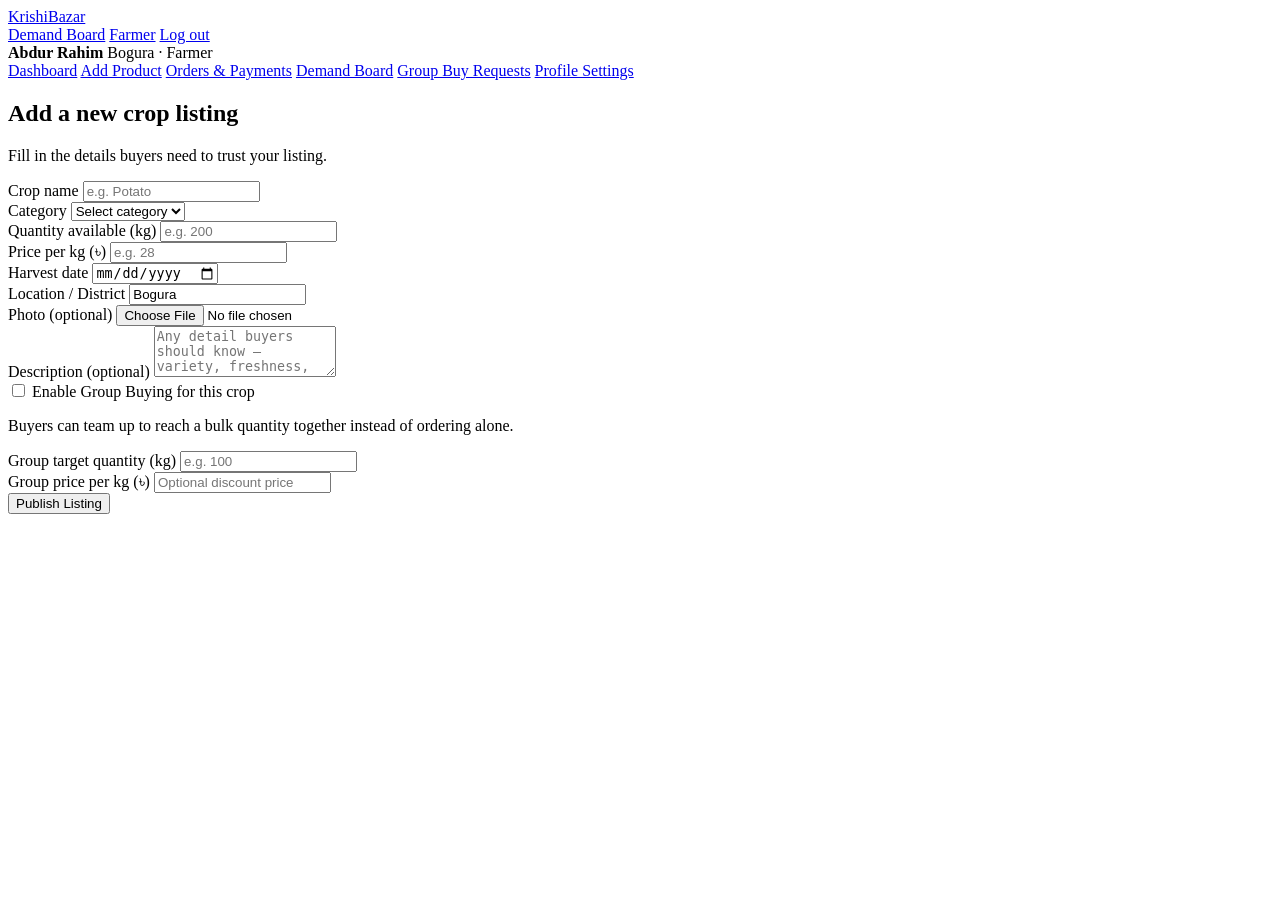
==== add-product.html @ 0926b7e0 "add product html file" ====
<!DOCTYPE html>
<html lang="en">
<head>
<meta charset="UTF-8">
<meta name="viewport" content="width=device-width, initial-scale=1.0">
<title>Add Product — KrishiBazar</title>
</head>
<body>

  <header class="site-header">
    <div class="container header-inner">
      <a href="index.html" class="logo">Krishi<span>Bazar</span></a>
      <nav class="nav">
        <a href="demand-board.html">Demand Board</a>
        <a href="index.html" class="badge-role">Farmer</a>
        <a href="login.html" class="btn btn-ghost btn-sm">Log out</a>
      </nav>
    </div>
  </header>

  <div class="dash-wrap">
    <aside class="dash-side">
      <div class="who">
        <strong>Abdur Rahim</strong>
        Bogura &middot; Farmer
      </div>
      <nav class="dash-nav">
        <a href="farmer-dashboard.html">Dashboard</a>
        <a href="add-product.html" class="active">Add Product</a>
        <a href="farmer-orders.html">Orders &amp; Payments</a>
        <a href="demand-board.html">Demand Board</a>
        <a href="group-buy.html">Group Buy Requests</a>
        <a href="#">Profile Settings</a>
      </nav>
    </aside>

    <main class="dash-main">
      <div class="dash-head">
        <div>
          <h2>Add a new crop listing</h2>
          <p>Fill in the details buyers need to trust your listing.</p>
        </div>
      </div>
      <form class="table-card" action="add_product.php" method="POST" enctype="multipart/form-data">

        <div class="form-row">
          <div class="form-group">
            <label for="crop_name">Crop name</label>
            <input type="text" id="crop_name" name="crop_name" placeholder="e.g. Potato" required>
          </div>
          <div class="form-group">
            <label for="category">Category</label>
            <select id="category" name="category" required>
              <option value="">Select category</option>
              <option value="vegetable">Vegetable</option>
              <option value="fruit">Fruit</option>
              <option value="grain">Grain / Rice</option>
              <option value="spice">Spice</option>
            </select>
          </div>
        </div>

        <div class="form-row">
          <div class="form-group">
            <label for="quantity">Quantity available (kg)</label>
            <input type="number" id="quantity" name="quantity" min="1" placeholder="e.g. 200" required>
          </div>
          <div class="form-group">
            <label for="price">Price per kg (৳)</label>
            <input type="number" id="price" name="price_per_unit" min="1" step="0.5" placeholder="e.g. 28" required>
          </div>
        </div>

        <div class="form-row">
          <div class="form-group">
            <label for="harvest_date">Harvest date</label>
            <input type="date" id="harvest_date" name="harvest_date" required>
          </div>
          <div class="form-group">
            <label for="location">Location / District</label>
            <input type="text" id="location" name="location" value="Bogura" required>
          </div>
        </div>

        <div class="form-group">
          <label for="image">Photo (optional)</label>
          <input type="file" id="image" name="image" accept="image/*">
        </div>

        <div class="form-group">
          <label for="description">Description (optional)</label>
          <textarea id="description" name="description" rows="3" placeholder="Any detail buyers should know — variety, freshness, storage, etc."></textarea>
        </div>

        <div class="alert alert-info">
          <label>
            <input type="checkbox" name="group_buy_enabled" value="1">
            Enable Group Buying for this crop
          </label>
          <p class="hint">Buyers can team up to reach a bulk quantity together instead of ordering alone.</p>
        </div>

        <div class="form-row">
          <div class="form-group">
            <label for="group_target">Group target quantity (kg)</label>
            <input type="number" id="group_target" name="group_target_quantity" min="1" placeholder="e.g. 100">
          </div>
          <div class="form-group">
            <label for="group_price">Group price per kg (৳)</label>
            <input type="number" id="group_price" name="group_price_per_unit" min="1" step="0.5" placeholder="Optional discount price">
          </div>
        </div>

        <button type="submit" class="btn btn-primary btn-block">Publish Listing</button>
      </form>
    </main>
  </div>
</body>
</html>
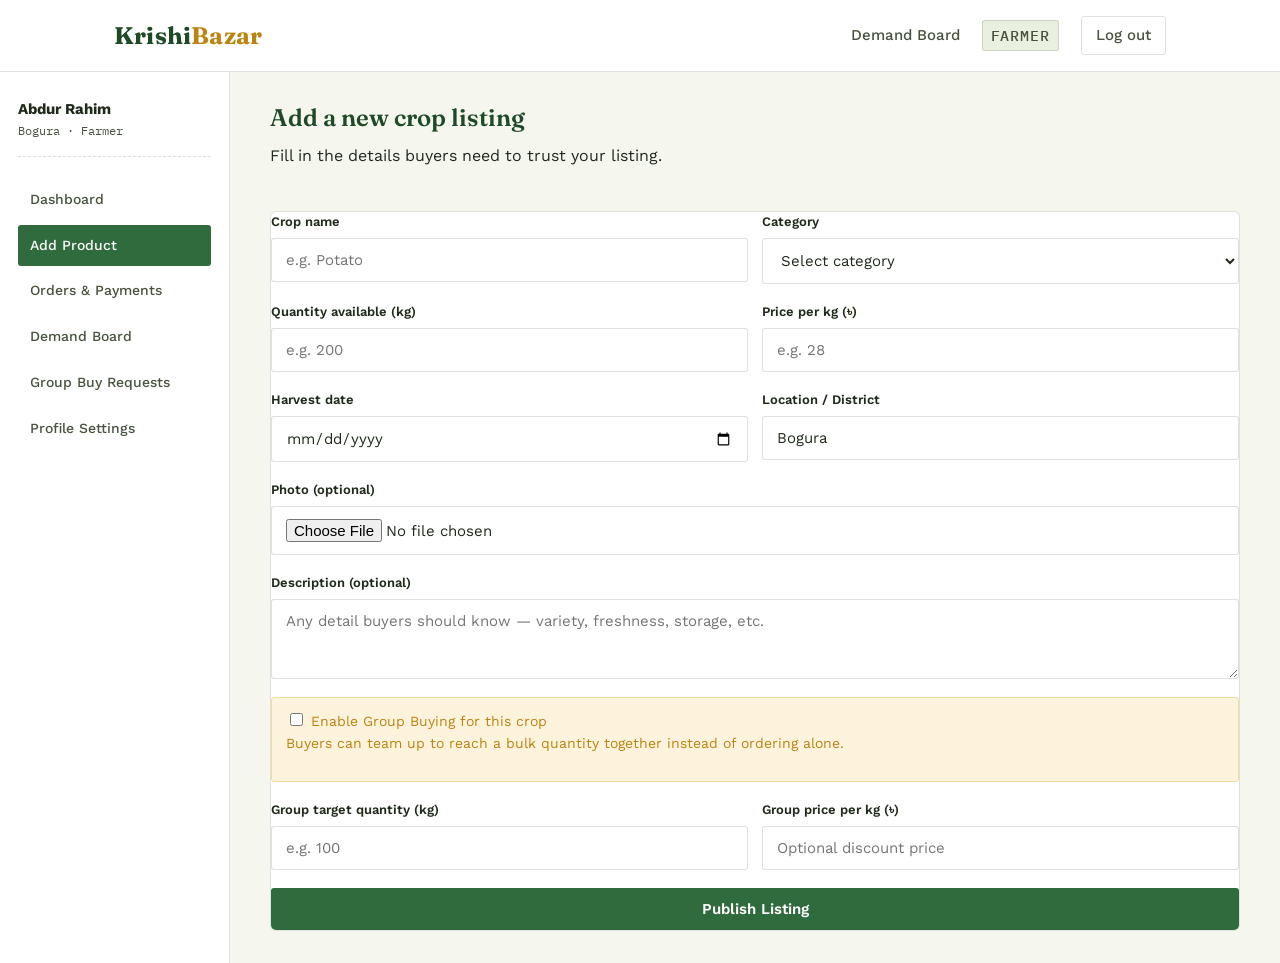
==== commit 358bdc0f: "add all css file" ====
--- a/add-product.html
+++ b/add-product.html
@@ -4,6 +4,7 @@
 <meta charset="UTF-8">
 <meta name="viewport" content="width=device-width, initial-scale=1.0">
 <title>Add Product — KrishiBazar</title>
+<link rel="stylesheet" href="assets/css/style.css">
 </head>
 <body>
 
--- a/assets/css/style.css
+++ b/assets/css/style.css
@@ -0,0 +1,664 @@
+
+
+@import url('https://fonts.googleapis.com/css2?family=Fraunces:opsz,wght@9..144,400;9..144,600;9..144,700&family=Work+Sans:wght@400;500;600;700&family=IBM+Plex+Mono:wght@400;500;600&display=swap');
+
+:root{
+  /* Colors */
+  --color-bg:        #F5F7EF;   /* pale sage-white page background */
+  --color-bg-alt:    #EAF0DF;   /* soft green tint for alt sections */
+  --color-panel:     #FFFFFF;
+  --color-ink:       #1F2A1A;   /* near-black green-charcoal text */
+  --color-ink-soft:  #48533F;
+  --color-green:     #2F6B3C;   /* leaf green - primary */
+  --color-green-dk:  #1F4A28;
+  --color-brown:     #6B4A2F;   /* soil brown - secondary */
+  --color-marigold:  #E0A324;   /* turmeric accent - CTA / highlight */
+  --color-marigold-dk: #B9840F;
+  --color-sage:      #8FA888;   /* muted borders */
+  --color-danger:    #A63A2E;
+  --color-line:      rgba(31,42,26,0.14);
+
+  /* Type */
+  --font-display: 'Fraunces', serif;
+  --font-body: 'Work Sans', sans-serif;
+  --font-mono: 'IBM Plex Mono', monospace;
+
+  --radius-sm: 3px;
+  --radius-md: 6px;
+  --shadow-card: 0 1px 2px rgba(31,42,26,0.06), 0 6px 18px rgba(31,42,26,0.06);
+}
+
+*, *::before, *::after{ box-sizing: border-box; }
+html{ scroll-behavior: smooth; }
+body{
+  margin:0;
+  font-family: var(--font-body);
+  background: var(--color-bg);
+  color: var(--color-ink);
+  line-height: 1.55;
+  -webkit-font-smoothing: antialiased;
+}
+h1,h2,h3,h4{
+  font-family: var(--font-display);
+  color: var(--color-green-dk);
+  margin: 0 0 .5em;
+  line-height: 1.15;
+  font-weight: 600;
+}
+p{ margin: 0 0 1em; }
+a{ color: var(--color-green); text-decoration: none; }
+a:hover{ text-decoration: underline; }
+img{ max-width: 100%; display:block; }
+
+.container{
+  width: 100%;
+  max-width: 1100px;
+  margin: 0 auto;
+  padding: 0 24px;
+}
+
+/* Focus visibility */
+a:focus-visible, button:focus-visible, input:focus-visible, select:focus-visible, textarea:focus-visible{
+  outline: 2px solid var(--color-marigold-dk);
+  outline-offset: 2px;
+}
+
+/* =========================
+   Soil-row divider (signature motif)
+   A repeating dashed "plowed row" line used to separate sections
+   ========================= */
+.soil-divider{
+  height: 10px;
+  width: 100%;
+  background-image: repeating-linear-gradient(
+    90deg,
+    var(--color-brown) 0px, var(--color-brown) 14px,
+    transparent 14px, transparent 24px
+  );
+  opacity: .35;
+}
+
+/* =========================
+   Header / Nav
+   ========================= */
+.site-header{
+  background: var(--color-panel);
+  border-bottom: var(--border, 1px solid var(--color-line));
+  position: sticky;
+  top: 0;
+  z-index: 50;
+}
+.header-inner{
+  display:flex;
+  align-items:center;
+  justify-content: space-between;
+  padding: 16px 24px;
+}
+.logo{
+  font-family: var(--font-display);
+  font-size: 24px;
+  font-weight: 700;
+  color: var(--color-green-dk);
+  letter-spacing: .2px;
+}
+.logo span{ color: var(--color-marigold-dk); }
+.logo:hover{ text-decoration: none; }
+
+.nav{ display:flex; align-items:center; gap: 22px; }
+.nav a{
+  color: var(--color-ink-soft);
+  font-weight: 500;
+  font-size: 15px;
+}
+.nav a:hover{ color: var(--color-green-dk); text-decoration: none; }
+
+.badge-role{
+  font-family: var(--font-mono);
+  font-size: 11px;
+  text-transform: uppercase;
+  letter-spacing: .06em;
+  background: var(--color-bg-alt);
+  color: var(--color-green-dk);
+  padding: 3px 8px;
+  border-radius: var(--radius-sm);
+  border: 1px solid var(--color-line);
+}
+
+/* =========================
+   Buttons
+   ========================= */
+.btn{
+  display:inline-flex;
+  align-items:center;
+  justify-content:center;
+  gap:8px;
+  font-family: var(--font-body);
+  font-weight: 600;
+  font-size: 15px;
+  padding: 11px 20px;
+  border-radius: var(--radius-sm);
+  border: 1px solid transparent;
+  cursor: pointer;
+  transition: transform .12s ease, box-shadow .12s ease, background .12s ease;
+}
+.btn:hover{ text-decoration:none; }
+.btn-primary{
+  background: var(--color-green);
+  color: #fff;
+}
+.btn-primary:hover{ background: var(--color-green-dk); }
+.btn-accent{
+  background: var(--color-marigold);
+  color: var(--color-ink);
+}
+.btn-accent:hover{ background: var(--color-marigold-dk); color:#fff; }
+.btn-ghost{
+  background: transparent;
+  color: var(--color-green-dk);
+  border-color: var(--color-line);
+}
+.btn-ghost:hover{ background: var(--color-bg-alt); }
+.btn-block{ width:100%; }
+.btn-sm{ padding: 7px 14px; font-size: 13px; }
+.btn:disabled{ opacity:.5; cursor:not-allowed; }
+
+/* =========================
+   Hero
+   ========================= */
+.hero{
+  padding: 72px 0 56px;
+  background:
+    radial-gradient(1200px 400px at 85% -10%, rgba(224,163,36,0.12), transparent 60%),
+    var(--color-bg);
+}
+.hero-grid{
+  display:grid;
+  grid-template-columns: 1.1fr .9fr;
+  gap: 48px;
+  align-items:center;
+}
+.eyebrow{
+  font-family: var(--font-mono);
+  font-size: 12px;
+  letter-spacing: .12em;
+  text-transform: uppercase;
+  color: var(--color-brown);
+  display:flex;
+  align-items:center;
+  gap: 10px;
+  margin-bottom: 14px;
+}
+.eyebrow::before{
+  content:"";
+  width: 22px; height: 2px;
+  background: var(--color-marigold-dk);
+  display:inline-block;
+}
+.hero h1{
+  font-size: 46px;
+  max-width: 620px;
+}
+.hero .lede{
+  font-size: 18px;
+  color: var(--color-ink-soft);
+  max-width: 520px;
+}
+.hero-actions{ display:flex; gap:14px; margin-top: 22px; }
+
+.hero-ledger{
+  background: var(--color-panel);
+  border: 1px solid var(--color-line);
+  border-radius: var(--radius-md);
+  box-shadow: var(--shadow-card);
+  padding: 22px;
+}
+.hero-ledger h3{
+  font-size: 15px;
+  font-family: var(--font-mono);
+  text-transform: uppercase;
+  letter-spacing: .06em;
+  color: var(--color-brown);
+  margin-bottom: 14px;
+}
+.ledger-row{
+  display:flex;
+  justify-content: space-between;
+  padding: 10px 0;
+  border-bottom: 1px dashed var(--color-line);
+  font-family: var(--font-mono);
+  font-size: 14px;
+}
+.ledger-row:last-child{ border-bottom:none; }
+.ledger-row .up{ color: var(--color-green-dk); font-weight:600; }
+
+/* =========================
+   Sections / stats
+   ========================= */
+.section{ padding: 56px 0; }
+.section-alt{ background: var(--color-bg-alt); }
+.section-head{ max-width: 640px; margin-bottom: 34px; }
+.section-head .eyebrow{ margin-bottom: 10px; }
+
+.stat-grid{
+  display:grid;
+  grid-template-columns: repeat(4,1fr);
+  gap: 18px;
+}
+.stat-card{
+  background: var(--color-panel);
+  border: 1px solid var(--color-line);
+  border-radius: var(--radius-md);
+  padding: 20px;
+}
+.stat-card .num{
+  font-family: var(--font-display);
+  font-size: 32px;
+  color: var(--color-green-dk);
+  font-weight:700;
+}
+.stat-card .label{
+  font-family: var(--font-mono);
+  font-size: 12px;
+  color: var(--color-ink-soft);
+  text-transform: uppercase;
+  letter-spacing: .05em;
+}
+
+/* =========================
+   Product cards ("harvest tickets")
+   ========================= */
+.product-grid{
+  display:grid;
+  grid-template-columns: repeat(3, 1fr);
+  gap: 20px;
+}
+.ticket{
+  background: var(--color-panel);
+  border: 1px solid var(--color-line);
+  border-radius: var(--radius-md);
+  overflow:hidden;
+  box-shadow: var(--shadow-card);
+  display:flex;
+  flex-direction:column;
+}
+.ticket-media{
+  height: 140px;
+  background: linear-gradient(135deg, var(--color-bg-alt), var(--color-sage));
+  display:flex; align-items:center; justify-content:center;
+  font-family: var(--font-mono);
+  color: var(--color-green-dk);
+  font-size: 13px;
+  letter-spacing:.04em;
+  position:relative;
+}
+.ticket-media::after{
+  content:"";
+  position:absolute; inset:0;
+  background-image: repeating-linear-gradient(90deg, rgba(31,42,26,0.06) 0 10px, transparent 10px 20px);
+}
+.ticket-body{ padding: 16px 18px 18px; flex:1; display:flex; flex-direction:column; }
+.ticket-category{
+  font-family: var(--font-mono);
+  font-size: 11px;
+  text-transform: uppercase;
+  letter-spacing:.06em;
+  color: var(--color-brown);
+  margin-bottom: 6px;
+}
+.ticket-body h3{ font-size: 20px; margin-bottom: 4px; }
+.ticket-farmer{ font-size: 13px; color: var(--color-ink-soft); margin-bottom: 12px; }
+.ticket-price-row{
+  display:flex;
+  align-items:baseline;
+  justify-content:space-between;
+  border-top: 1px dashed var(--color-line);
+  padding-top: 12px;
+  margin-top:auto;
+}
+.ticket-price{
+  font-family: var(--font-mono);
+  font-size: 20px;
+  font-weight:600;
+  color: var(--color-green-dk);
+}
+.ticket-price small{ font-size:12px; color:var(--color-ink-soft); font-weight:400; }
+.ticket-stock{ font-size:12px; font-family: var(--font-mono); color: var(--color-ink-soft); }
+.ticket-actions{ margin-top: 14px; display:flex; gap:10px; }
+
+.tag{
+  display:inline-block;
+  font-family: var(--font-mono);
+  font-size: 11px;
+  padding: 3px 9px;
+  border-radius: 999px;
+  border: 1px solid var(--color-line);
+  background: var(--color-bg-alt);
+  color: var(--color-green-dk);
+}
+.tag-marigold{ background: rgba(224,163,36,0.16); color: var(--color-marigold-dk); border-color: rgba(224,163,36,0.4);}
+
+/* =========================
+   Filter bar
+   ========================= */
+.filter-bar{
+  background: var(--color-panel);
+  border:1px solid var(--color-line);
+  border-radius: var(--radius-md);
+  padding: 16px;
+  display:flex;
+  gap:14px;
+  flex-wrap:wrap;
+  align-items:flex-end;
+  margin-bottom: 28px;
+}
+.field{ display:flex; flex-direction:column; gap:6px; }
+.field label{
+  font-family: var(--font-mono);
+  font-size: 11px;
+  text-transform: uppercase;
+  letter-spacing:.05em;
+  color: var(--color-ink-soft);
+}
+.field input, .field select, .field textarea{
+  font-family: var(--font-body);
+  font-size: 14px;
+  padding: 10px 12px;
+  border: 1px solid var(--color-line);
+  border-radius: var(--radius-sm);
+  background: #fff;
+  color: var(--color-ink);
+  min-width: 160px;
+}
+.field input:focus, .field select:focus, .field textarea:focus{
+  border-color: var(--color-green);
+}
+.field-search{ flex:1; min-width: 220px; }
+.field-search input{ width:100%; }
+
+/* =========================
+   Forms (auth, add product, order)
+   ========================= */
+.auth-wrap{
+  display:flex;
+  min-height: calc(100vh - 65px);
+}
+.auth-side{
+  flex: 1;
+  background: var(--color-green-dk);
+  color: #fff;
+  padding: 56px;
+  display:flex;
+  flex-direction:column;
+  justify-content:center;
+  position:relative;
+  overflow:hidden;
+}
+.auth-side::before{
+  content:"";
+  position:absolute; left:0; right:0; bottom:0; height:70px;
+  background-image: repeating-linear-gradient(90deg, rgba(255,255,255,0.08) 0 14px, transparent 14px 24px);
+}
+.auth-side h2{ color:#fff; font-size: 34px; max-width: 380px; }
+.auth-side p{ color: rgba(255,255,255,0.75); max-width: 360px; }
+.auth-side .eyebrow{ color: var(--color-marigold); }
+.auth-side .eyebrow::before{ background: var(--color-marigold); }
+
+.auth-form{
+  flex: 1;
+  display:flex;
+  align-items:center;
+  justify-content:center;
+  padding: 48px;
+}
+.form-card{
+  width:100%;
+  max-width: 420px;
+}
+.form-card h2{ font-size: 28px; }
+.form-card .sub{ color: var(--color-ink-soft); margin-bottom: 28px; }
+
+.form-group{ margin-bottom: 18px; display:flex; flex-direction:column; gap:6px; }
+.form-group label{
+  font-size: 13px;
+  font-weight: 600;
+  color: var(--color-ink);
+}
+.form-group .hint{
+  font-size: 12px;
+  color: var(--color-ink-soft);
+}
+.form-group input, .form-group select, .form-group textarea{
+  font-family: var(--font-body);
+  font-size: 15px;
+  padding: 12px 14px;
+  border: 1px solid var(--color-line);
+  border-radius: var(--radius-sm);
+  background:#fff;
+  color: var(--color-ink);
+  width:100%;
+}
+.form-group input:focus, .form-group select:focus, .form-group textarea:focus{
+  border-color: var(--color-green);
+}
+.form-row{ display:flex; gap:14px; }
+.form-row .form-group{ flex:1; }
+
+.role-toggle{
+  display:flex;
+  border: 1px solid var(--color-line);
+  border-radius: var(--radius-sm);
+  overflow:hidden;
+  margin-bottom: 22px;
+}
+.role-toggle label{
+  flex:1;
+  text-align:center;
+  padding: 11px 0;
+  font-size: 14px;
+  font-weight: 600;
+  cursor:pointer;
+  color: var(--color-ink-soft);
+  background: var(--color-bg-alt);
+}
+.role-toggle input{ display:none; }
+.role-toggle input:checked + label{
+  background: var(--color-green);
+  color:#fff;
+}
+
+.form-foot{
+  margin-top: 18px;
+  font-size: 14px;
+  color: var(--color-ink-soft);
+}
+
+.alert{
+  border-radius: var(--radius-sm);
+  padding: 12px 14px;
+  font-size: 14px;
+  margin-bottom: 18px;
+  border: 1px solid transparent;
+}
+.alert-error{ background: #FBEAE7; border-color: #E9C3BB; color: var(--color-danger); }
+.alert-success{ background: #E9F3E4; border-color: #BFDCB0; color: var(--color-green-dk); }
+.alert-info{ background: #FDF3DD; border-color: #F0DBA0; color: var(--color-marigold-dk); }
+
+/* =========================
+   Dashboard layout
+   ========================= */
+.dash-wrap{ display:flex; min-height: calc(100vh - 65px); }
+.dash-side{
+  width: 230px;
+  background: var(--color-panel);
+  border-right: 1px solid var(--color-line);
+  padding: 26px 18px;
+  flex-shrink:0;
+}
+.dash-side .who{
+  font-family: var(--font-mono);
+  font-size: 12px;
+  color: var(--color-ink-soft);
+  margin-bottom: 22px;
+  padding-bottom: 16px;
+  border-bottom: 1px dashed var(--color-line);
+}
+.dash-side .who strong{ display:block; color:var(--color-ink); font-family:var(--font-body); font-size:15px; }
+.dash-nav{ display:flex; flex-direction:column; gap:4px; }
+.dash-nav a{
+  padding: 10px 12px;
+  border-radius: var(--radius-sm);
+  color: var(--color-ink-soft);
+  font-size: 14px;
+  font-weight: 500;
+}
+.dash-nav a:hover{ background: var(--color-bg-alt); text-decoration:none; }
+.dash-nav a.active{ background: var(--color-green); color:#fff; }
+.dash-main{ flex:1; padding: 32px 40px; }
+.dash-head{ display:flex; justify-content:space-between; align-items:flex-start; margin-bottom: 26px; }
+
+.table-card{
+  background: var(--color-panel);
+  border: 1px solid var(--color-line);
+  border-radius: var(--radius-md);
+  overflow:hidden;
+}
+table{ width:100%; border-collapse: collapse; font-size: 14px; }
+thead th{
+  text-align:left;
+  font-family: var(--font-mono);
+  font-size: 11px;
+  text-transform:uppercase;
+  letter-spacing:.05em;
+  color: var(--color-ink-soft);
+  background: var(--color-bg-alt);
+  padding: 12px 16px;
+  border-bottom: 1px solid var(--color-line);
+}
+tbody td{
+  padding: 13px 16px;
+  border-bottom: 1px solid var(--color-line);
+  vertical-align:middle;
+}
+tbody tr:last-child td{ border-bottom:none; }
+tbody tr:hover{ background: rgba(143,168,136,0.08); }
+
+.status-pill{
+  font-family: var(--font-mono);
+  font-size: 11px;
+  padding: 4px 10px;
+  border-radius: 999px;
+  text-transform: uppercase;
+  letter-spacing:.04em;
+  display:inline-block;
+}
+.status-pending{ background:#FDF3DD; color: var(--color-marigold-dk); }
+.status-submitted{ background:#E6EEF7; color:#2A5B8A; }
+.status-confirmed{ background:#E9F3E4; color: var(--color-green-dk); }
+.status-completed{ background: var(--color-green-dk); color:#fff; }
+.status-cancelled{ background:#FBEAE7; color: var(--color-danger); }
+
+/* =========================
+   Group buy progress
+   ========================= */
+.progress-track{
+  width:100%;
+  height: 14px;
+  background: var(--color-bg-alt);
+  border-radius: 999px;
+  overflow:hidden;
+  border: 1px solid var(--color-line);
+}
+.progress-fill{
+  height:100%;
+  background: linear-gradient(90deg, var(--color-green), var(--color-marigold));
+}
+.group-card{
+  background: var(--color-panel);
+  border: 1px solid var(--color-line);
+  border-radius: var(--radius-md);
+  padding: 20px;
+  box-shadow: var(--shadow-card);
+  margin-bottom: 18px;
+}
+.group-card-head{ display:flex; justify-content:space-between; align-items:center; margin-bottom:10px;}
+.group-meta{ display:flex; justify-content:space-between; font-family:var(--font-mono); font-size:12px; color:var(--color-ink-soft); margin: 10px 0; }
+.member-row{ display:flex; justify-content:space-between; padding:8px 0; border-bottom:1px dashed var(--color-line); font-size:14px; }
+.member-row:last-child{ border-bottom:none; }
+
+/* =========================
+   Demand board
+   ========================= */
+.trending-box{
+  background: var(--color-green-dk);
+  color:#fff;
+  border-radius: var(--radius-md);
+  padding: 22px;
+  margin-bottom: 30px;
+}
+.trending-box h3{ color:#fff; font-size:16px; font-family: var(--font-mono); text-transform:uppercase; letter-spacing:.05em; }
+.trend-row{
+  display:flex; justify-content:space-between; align-items:center;
+  padding: 10px 0;
+  border-bottom: 1px dashed rgba(255,255,255,0.2);
+  font-size: 14px;
+}
+.trend-row:last-child{ border-bottom:none; }
+.trend-rank{ font-family: var(--font-mono); color: var(--color-marigold); margin-right:10px; }
+
+.demand-card{
+  background: var(--color-panel);
+  border:1px solid var(--color-line);
+  border-radius: var(--radius-md);
+  padding: 18px 20px;
+  margin-bottom: 14px;
+  display:flex;
+  justify-content:space-between;
+  align-items:center;
+  gap: 20px;
+}
+.demand-card .info h4{ margin:0 0 4px; font-size:17px; }
+.demand-card .info .meta{ font-family:var(--font-mono); font-size:12px; color:var(--color-ink-soft); }
+
+/* =========================
+   Footer
+   ========================= */
+.site-footer{
+  background: var(--color-green-dk);
+  color: rgba(255,255,255,0.8);
+  padding: 36px 0;
+  margin-top: 40px;
+}
+.site-footer .container{
+  display:flex;
+  justify-content:space-between;
+  align-items:center;
+  flex-wrap:wrap;
+  gap: 12px;
+}
+.site-footer a{ color: rgba(255,255,255,0.85); }
+.footer-note{ font-family: var(--font-mono); font-size: 12px; color: rgba(255,255,255,0.55); }
+
+/* =========================
+   Responsive
+   ========================= */
+@media (max-width: 900px){
+  .hero-grid{ grid-template-columns: 1fr; }
+  .stat-grid{ grid-template-columns: repeat(2,1fr); }
+  .product-grid{ grid-template-columns: repeat(2,1fr); }
+  .dash-wrap{ flex-direction:column; }
+  .dash-side{ width:100%; border-right:none; border-bottom:1px solid var(--color-line); }
+  .auth-wrap{ flex-direction:column; }
+  .auth-side{ padding: 36px 24px; }
+}
+@media (max-width: 640px){
+  .nav{ gap: 12px; }
+  .hero h1{ font-size: 32px; }
+  .product-grid{ grid-template-columns: 1fr; }
+  .stat-grid{ grid-template-columns: 1fr 1fr; }
+  .form-row{ flex-direction:column; gap:0; }
+  .dash-main{ padding: 22px 18px; }
+}
+
+@media (prefers-reduced-motion: reduce){
+  *{ scroll-behavior:auto !important; transition:none !important; }
+}
